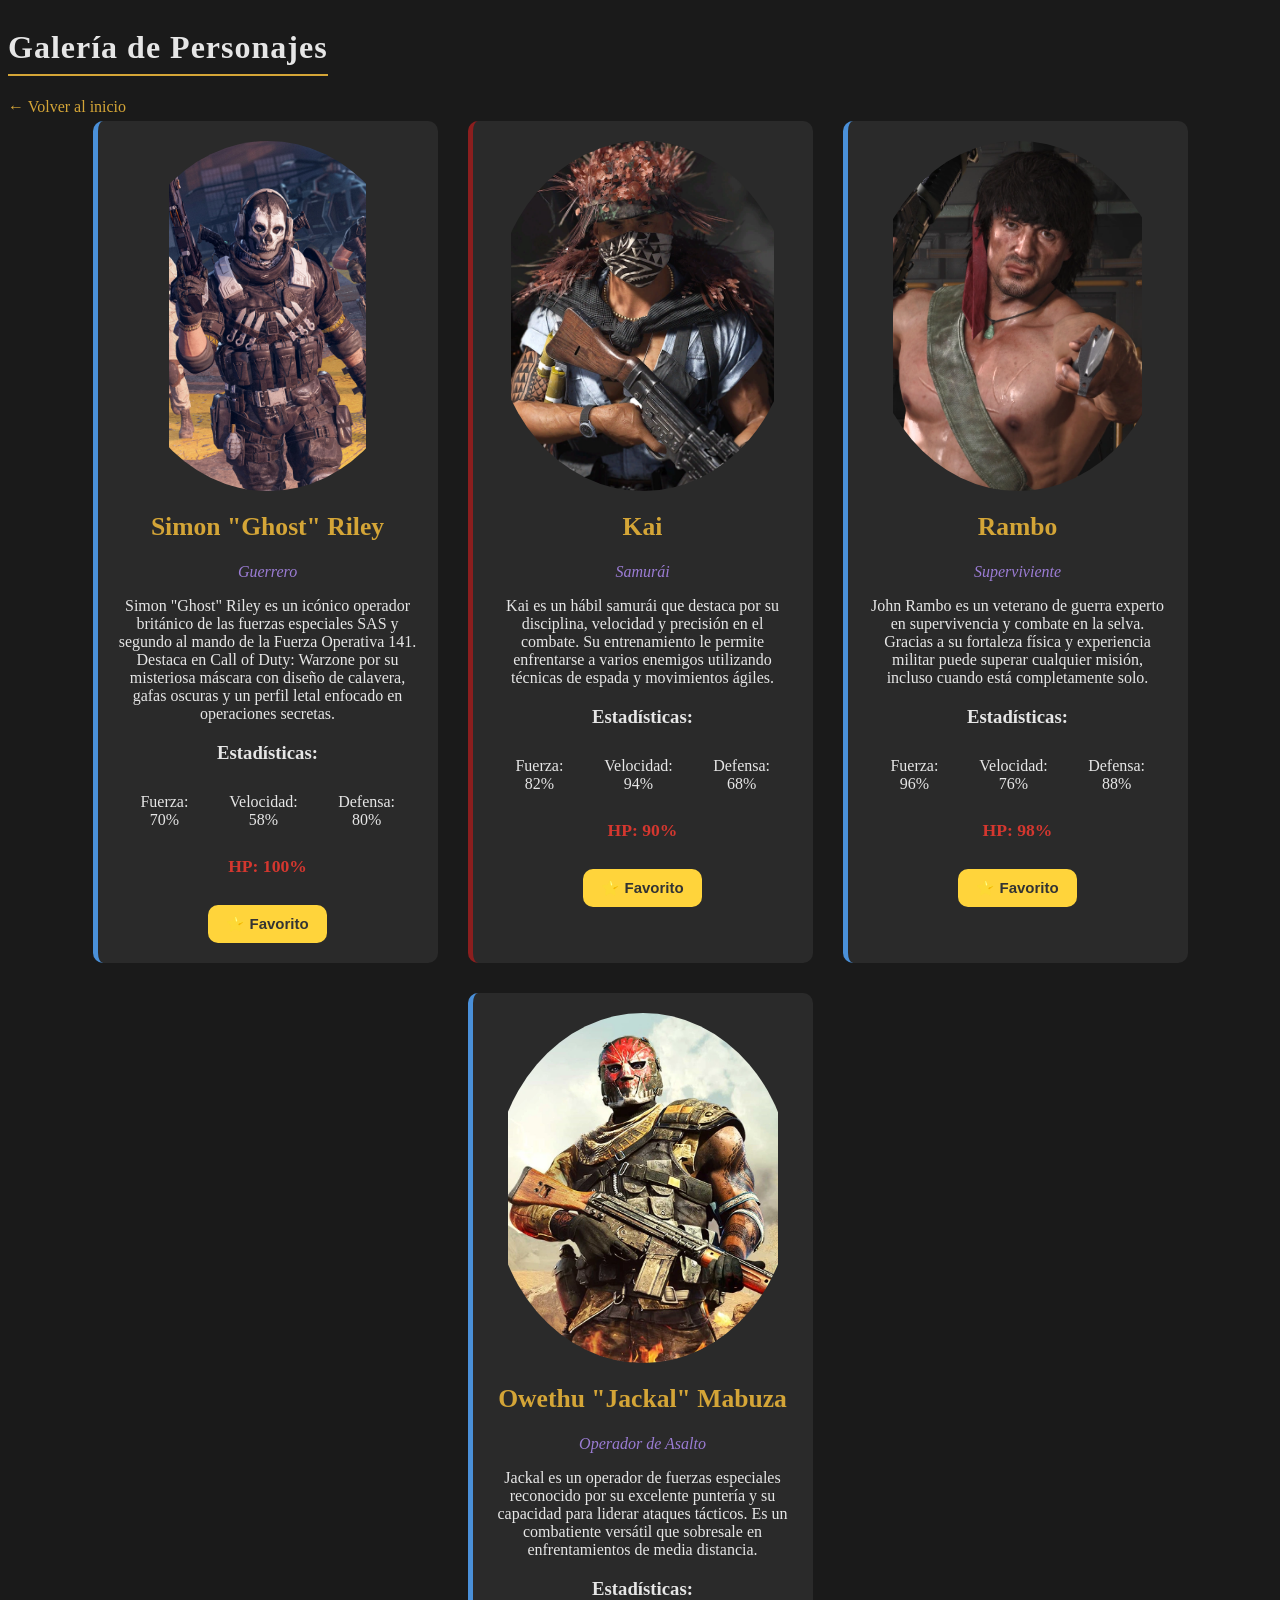
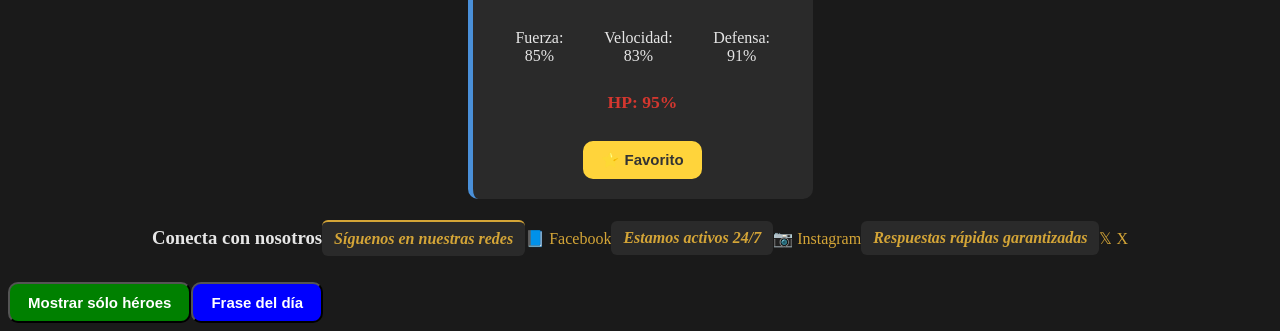
==== personajes.html @ ab360b48 "Prueba" ====
<!DOCTYPE html>
<html lang="es">

<head>
    <meta charset="UTF-8">
    <meta name="viewport" content="width=device-width, initial-scale=1.0">
    <link rel="stylesheet" href="estilos.css">
    <title>Personajes</title>
</head>

<body>

    <h1 id="titulo-galeria">Galería de Personajes</h1>

    <nav>
        <a href="index.html" class=s"inicio">← Volver al inicio</a>
    </nav>

    <div class="galerias">

        <!-- Ghost -->
        <article class="ficha"  data-tipo="heroe">

            <img class="imagen" src="img/i1.jpg" alt="Simon Ghost Riley">

            <h2 class="nombre">
                Simon "Ghost" Riley
            </h2>

            <p class="clase">Guerrero</p>

            <p>
                Simon "Ghost" Riley es un icónico operador británico de las fuerzas especiales SAS y segundo
                al mando de la Fuerza Operativa 141. Destaca en Call of Duty: Warzone por su misteriosa máscara con
                diseño de calavera, gafas oscuras y un perfil letal enfocado en operaciones secretas.
            </p>

            <h3>Estadísticas:</h3>

            <ul class="stats">
                <li>Fuerza: 70%</li>
                <li>Velocidad: 58%</li>
                <li>Defensa: 80%</li>
            </ul>

            <p class="vida">HP: 100%</p>

        </article>

        <!-- Kai -->
        <article class="ficha" data-tipo="villano">

            <img class="imagen" src="img/i2.webp" alt="Kai">

            <h2 class="nombre">
                Kai
            </h2>

            <p class="clase">Samurái</p>

            <p>
                Kai es un hábil samurái que destaca por su disciplina, velocidad y precisión en el combate.
                Su entrenamiento le permite enfrentarse a varios enemigos utilizando técnicas de espada y
                movimientos ágiles.
            </p>

            <h3>Estadísticas:</h3>

            <ul class="stats">
                <li>Fuerza: 82%</li>
                <li>Velocidad: 94%</li>
                <li>Defensa: 68%</li>
            </ul>

            <p class="vida">HP: 90%</p>

        </article>

        <!-- Rambo -->
        <article class="ficha" data-tipo="heroe">

            <img class="imagen" src="img/i3.webp" alt="Rambo">

            <h2 class="nombre">
                Rambo
            </h2>

            <p class="clase">Superviviente</p>

            <p>
                John Rambo es un veterano de guerra experto en supervivencia y combate en la selva.
                Gracias a su fortaleza física y experiencia militar puede superar cualquier misión,
                incluso cuando está completamente solo.
            </p>

            <h3>Estadísticas:</h3>

            <ul class="stats">
                <li>Fuerza: 96%</li>
                <li>Velocidad: 76%</li>
                <li>Defensa: 88%</li>
            </ul>

            <p class="vida">HP: 98%</p>

        </article>

        <!-- Jackal -->
        <article class="ficha" data-tipo="heroe">

            <img class="imagen" src="img/i4.webp" alt="Owethu Jackal Mabuza">

            <h2 class="nombre">
                Owethu "Jackal" Mabuza
            </h2>

            <p class="clase">Operador de Asalto</p>

            <p>
                Jackal es un operador de fuerzas especiales reconocido por su excelente puntería y su
                capacidad para liderar ataques tácticos. Es un combatiente versátil que sobresale en
                enfrentamientos de media distancia.
            </p>

            <h3>Estadísticas:</h3>

            <ul class="stats">
                <li>Fuerza: 85%</li>
                <li>Velocidad: 83%</li>
                <li>Defensa: 91%</li>
            </ul>

            <p class="vida">HP: 95%</p>

        </article>

    </div>

    <div class="redes-pagina">
        <h3>Conecta con nosotros</h3>
        <p>Síguenos en nuestras redes</p>
        <a href="#">📘 Facebook</a>
        <p>Estamos activos 24/7</p>
        <a href="#">📷 Instagram</a>
        <p>Respuestas rápidas garantizadas</p>
        <a href="#">𝕏 X</a>

    </div>
    <script src="script.js"></script>
</body>

</html>
---- estilos.css ----
body {
  background-color: #1a1a1a;
  color: #e6e6e6;
  font-family: Georgia, 'Times New Roman', serif;
  
}
.ficha {
  background-color: #2a2a2a;
  padding: 20px;
  border-radius: 10px;
  width: 300px;
  margin: 5px;
  text-align: center ;
}

.galerias{
    display: flex;
    flex-wrap: wrap;
    justify-content: center;
    gap: 20px;
}

.nombre {
  color: #d4a537;
  font-size: 1.6rem;   
  font-weight: bold;
}

.clase {
  color: #9b7cd4;
  font-style: italic;
}

.stats {
  list-style: none;
  padding: 10px;
  display: flex;
  gap: 16px;
  justify-content: space-between;
 /*display: grid;
  grid-template-columns: repeat(3, 1fr);*/

}

.vida {
  color: #d4372f;
  font-weight: bold;
  font-size: 1.1rem;
  
}
.imagen{
    width: 100%;
    height: 350px;
    object-fit: contain;
    display: block;
    margin: 0 auto;
    border-radius: 8px;
}


a {
  color: #d4a537;
  text-decoration: none;
}

a:hover {
  color: #f0c25e;
  text-decoration: underline;
}

[data-tipo="heroe"] {
  border-left: 5px solid #4a90d9;
}

[data-tipo="villano"] {
  border-left: 5px solid #8b1e1e;
}

#titulo-galeria {
  letter-spacing: 1px;
  border-bottom: 2px solid #d4a537;
  padding-bottom: 8px;
  display: inline-block;
}

.redes-pagina{
  display: flex;
  justify-content: center;
  align-items: center;
}
/*El combinador descendiente (espacio) no le importa cuántos niveles hay en el medio — siempre encuentra <p> dentro del contenedor"*/
.redes-pagina p{
    font-style: italic;

}

/*El combinador hijo directo (>) solo aplica cuando el elemento objetivo es hijo inmediato. Si hay otro contenedor en el medio, no funciona*/
.redes-pagina > p {
     background-color: #2a2a2a;
     padding: 8px 12px;
     border-radius: 6px;
   }

  /*El combinador hermano adyacente (+) solo aplica cuando dos elementos están al mismo nivel y pegados, sin nada entre ellos. Si mueves algo, deja de funcionar.*/
h3+p {
  margin-top: 16px;
  border-top: 2px solid #d4a537;
  padding-top: 12px;
}
/*El combinador hermano general (~) aplica a todos los elementos del tipo especificado que vengan después, al mismo nivel, sin importar si están pegados o no. Es como +, pero más permisivo*/
h3~p {
  color: #d4a537;
  font-weight: bold;
}

.resaltado {
    border: 3px solid gold;
}

.borde-redondeado{
  border-radius: 50%;
}

.boton-favorito {
    background-color: #ffd43b;
    color: #333;
    border: none;
    border-radius: 10px;
    padding: 10px 18px;
    font-size: 15px;
    font-weight: bold;
    cursor: pointer;
    margin-top: 10px;
}
.boton-frase{
    background-color: blue;
    color:white;
    border-radius: 10px;
    padding: 10px 18px;
    font-size: 15px;
    font-weight: bold;
    cursor: pointer;
    margin-top: 10px;
}

.boton-personajes{
    background-color:green;
    color:white;
    border-radius: 10px;
    padding: 10px 18px;
    font-size: 15px;
    font-weight: bold;
    cursor: pointer;
    margin-top: 10px;
}
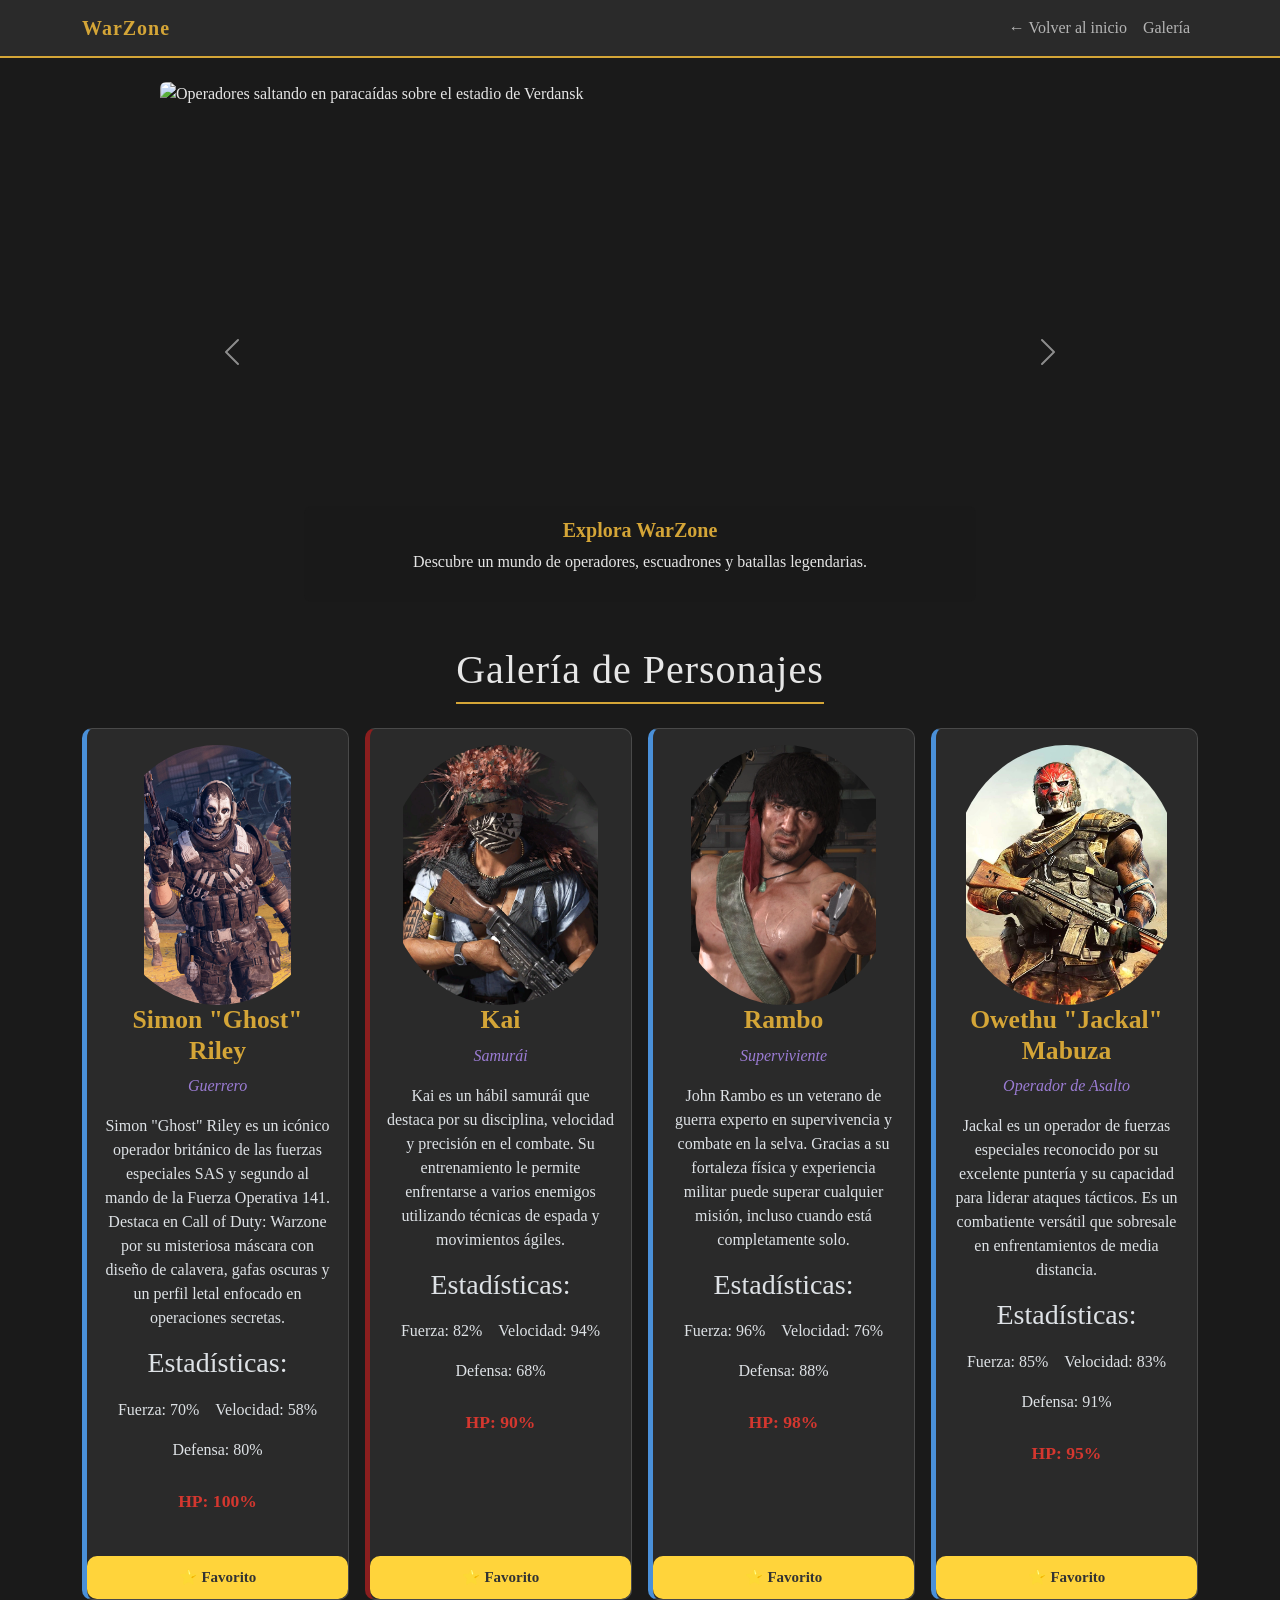
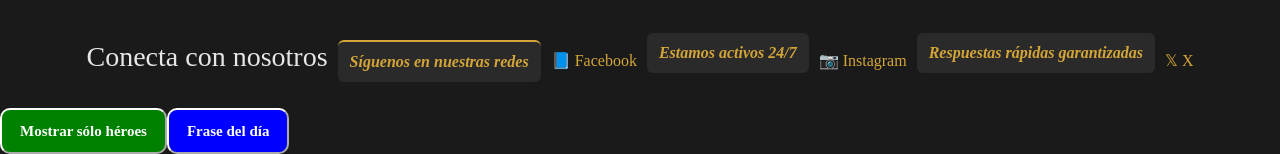
==== commit 5584085e: "se añadio el carrusel  y se modifico la clase galerias" ====
--- a/personajes.html
+++ b/personajes.html
@@ -1,152 +1,240 @@
 <!DOCTYPE html>
-<html lang="es">
+<html lang="es" data-bs-theme="dark">
 
 <head>
     <meta charset="UTF-8">
     <meta name="viewport" content="width=device-width, initial-scale=1.0">
+
+    <link rel="stylesheet" href="https://cdn.jsdelivr.net/npm/bootstrap@5.3.3/dist/css/bootstrap.min.css">
     <link rel="stylesheet" href="estilos.css">
+
     <title>Personajes</title>
 </head>
 
 <body>
 
-    <h1 id="titulo-galeria">Galería de Personajes</h1>
-
-    <nav>
-        <a href="index.html" class=s"inicio">← Volver al inicio</a>
+    <nav class="navbar navbar-expand-lg navbar-warzone">
+        <div class="container">
+            <a class="navbar-brand" href="index.html">WarZone</a>
+            <button class="navbar-toggler" type="button" data-bs-toggle="collapse" data-bs-target="#menuPrincipal"
+                aria-controls="menuPrincipal" aria-expanded="false" aria-label="Abrir menú">
+                <span class="navbar-toggler-icon"></span>
+            </button>
+            <div class="collapse navbar-collapse" id="menuPrincipal">
+                <ul class="navbar-nav ms-auto">
+                    <li class="nav-item">
+                        <a class="nav-link inicio" href="index.html">← Volver al inicio</a>
+                    </li>
+                    <li class="nav-item">
+                        <a class="nav-link" href="#titulo-galeria">Galería</a>
+                    </li>
+                </ul>
+            </div>
+        </div>
     </nav>
 
-    <div class="galerias">
-
-        <!-- Ghost -->
-        <article class="ficha"  data-tipo="heroe">
-
-            <img class="imagen" src="img/i1.jpg" alt="Simon Ghost Riley">
-
-            <h2 class="nombre">
-                Simon "Ghost" Riley
-            </h2>
-
-            <p class="clase">Guerrero</p>
-
-            <p>
-                Simon "Ghost" Riley es un icónico operador británico de las fuerzas especiales SAS y segundo
-                al mando de la Fuerza Operativa 141. Destaca en Call of Duty: Warzone por su misteriosa máscara con
-                diseño de calavera, gafas oscuras y un perfil letal enfocado en operaciones secretas.
-            </p>
-
-            <h3>Estadísticas:</h3>
-
-            <ul class="stats">
-                <li>Fuerza: 70%</li>
-                <li>Velocidad: 58%</li>
-                <li>Defensa: 80%</li>
-            </ul>
-
-            <p class="vida">HP: 100%</p>
-
-        </article>
-
-        <!-- Kai -->
-        <article class="ficha" data-tipo="villano">
-
-            <img class="imagen" src="img/i2.webp" alt="Kai">
-
-            <h2 class="nombre">
-                Kai
-            </h2>
-
-            <p class="clase">Samurái</p>
-
-            <p>
-                Kai es un hábil samurái que destaca por su disciplina, velocidad y precisión en el combate.
-                Su entrenamiento le permite enfrentarse a varios enemigos utilizando técnicas de espada y
-                movimientos ágiles.
-            </p>
-
-            <h3>Estadísticas:</h3>
-
-            <ul class="stats">
-                <li>Fuerza: 82%</li>
-                <li>Velocidad: 94%</li>
-                <li>Defensa: 68%</li>
-            </ul>
-
-            <p class="vida">HP: 90%</p>
-
-        </article>
-
-        <!-- Rambo -->
-        <article class="ficha" data-tipo="heroe">
-
-            <img class="imagen" src="img/i3.webp" alt="Rambo">
-
-            <h2 class="nombre">
-                Rambo
-            </h2>
-
-            <p class="clase">Superviviente</p>
-
-            <p>
-                John Rambo es un veterano de guerra experto en supervivencia y combate en la selva.
-                Gracias a su fortaleza física y experiencia militar puede superar cualquier misión,
-                incluso cuando está completamente solo.
-            </p>
-
-            <h3>Estadísticas:</h3>
-
-            <ul class="stats">
-                <li>Fuerza: 96%</li>
-                <li>Velocidad: 76%</li>
-                <li>Defensa: 88%</li>
-            </ul>
-
-            <p class="vida">HP: 98%</p>
-
-        </article>
-
-        <!-- Jackal -->
-        <article class="ficha" data-tipo="heroe">
-
-            <img class="imagen" src="img/i4.webp" alt="Owethu Jackal Mabuza">
-
-            <h2 class="nombre">
-                Owethu "Jackal" Mabuza
-            </h2>
-
-            <p class="clase">Operador de Asalto</p>
-
-            <p>
-                Jackal es un operador de fuerzas especiales reconocido por su excelente puntería y su
-                capacidad para liderar ataques tácticos. Es un combatiente versátil que sobresale en
-                enfrentamientos de media distancia.
-            </p>
-
-            <h3>Estadísticas:</h3>
-
-            <ul class="stats">
-                <li>Fuerza: 85%</li>
-                <li>Velocidad: 83%</li>
-                <li>Defensa: 91%</li>
-            </ul>
-
-            <p class="vida">HP: 95%</p>
-
-        </article>
-
+    <div class="container my-4">
+        <div id="carruselWarzone" class="carousel slide carrusel-warzone" data-bs-ride="carousel">
+
+            <div class="carousel-inner rounded">
+
+                <div class="carousel-item active">
+                    <img src="img/Carrusel1.jpg" class="d-block w-100 img-carrusel"
+                        alt="Operadores saltando en paracaídas sobre el estadio de Verdansk">
+                    <div class="carousel-caption">
+                        <h5>Explora WarZone</h5>
+                        <p>Descubre un mundo de operadores, escuadrones y batallas legendarias.</p>
+                    </div>
+                </div>
+
+                <div class="carousel-item">
+                    <img src="img/Carrusel2.avif" class="d-block w-100 img-carrusel"
+                        alt="Operador listo para entrar en combate">
+                    <div class="carousel-caption">
+                        <h5>Forja tu leyenda</h5>
+                        <p>Elige tu personaje y comienza tu propia partida.</p>
+                    </div>
+                </div>
+
+                <div class="carousel-item">
+                    <img src="img/Carrusel3.jpg" class="d-block w-100 img-carrusel"
+                        alt="Escuadrón de tres operadores avanzando juntos">
+                    <div class="carousel-caption">
+                        <h5>Comparte la aventura</h5>
+                        <p>Juega, diviértete y encuentra aliados en el camino.</p>
+                    </div>
+                </div>
+
+            </div>
+
+            <button class="carousel-control-prev" type="button" data-bs-target="#carruselWarzone" data-bs-slide="prev">
+                <span class="carousel-control-prev-icon" aria-hidden="true"></span>
+                <span class="visually-hidden">Anterior</span>
+            </button>
+            <button class="carousel-control-next" type="button" data-bs-target="#carruselWarzone" data-bs-slide="next">
+                <span class="carousel-control-next-icon" aria-hidden="true"></span>
+                <span class="visually-hidden">Siguiente</span>
+            </button>
+
+        </div>
     </div>
 
-    <div class="redes-pagina">
-        <h3>Conecta con nosotros</h3>
-        <p>Síguenos en nuestras redes</p>
-        <a href="#">📘 Facebook</a>
-        <p>Estamos activos 24/7</p>
-        <a href="#">📷 Instagram</a>
-        <p>Respuestas rápidas garantizadas</p>
-        <a href="#">𝕏 X</a>
+    <div class="container">
+
+        <h1 id="titulo-galeria" class="text-center">Galería de Personajes</h1>
+
+        <div class="galerias row g-3">
+
+            <!-- Ghost -->
+            <div class="col-12 col-md-6 col-lg-3">
+                <article class="ficha card h-100" data-tipo="heroe">
+                    <div class="card-body">
+
+                        <img class="imagen" src="img/i1.jpg" alt="Simon Ghost Riley">
+
+                        <h2 class="nombre">
+                            Simon "Ghost" Riley
+                        </h2>
+
+                        <p class="clase">Guerrero</p>
+
+                        <p>
+                            Simon "Ghost" Riley es un icónico operador británico de las fuerzas especiales SAS y segundo
+                            al mando de la Fuerza Operativa 141. Destaca en Call of Duty: Warzone por su misteriosa máscara con
+                            diseño de calavera, gafas oscuras y un perfil letal enfocado en operaciones secretas.
+                        </p>
+
+                        <h3>Estadísticas:</h3>
+
+                        <ul class="stats">
+                            <li>Fuerza: 70%</li>
+                            <li>Velocidad: 58%</li>
+                            <li>Defensa: 80%</li>
+                        </ul>
+
+                        <p class="vida">HP: 100%</p>
+
+                    </div>
+                </article>
+            </div>
+
+            <!-- Kai -->
+            <div class="col-12 col-md-6 col-lg-3">
+                <article class="ficha card h-100" data-tipo="villano">
+                    <div class="card-body">
+
+                        <img class="imagen" src="img/i2.webp" alt="Kai">
+
+                        <h2 class="nombre">
+                            Kai
+                        </h2>
+
+                        <p class="clase">Samurái</p>
+
+                        <p>
+                            Kai es un hábil samurái que destaca por su disciplina, velocidad y precisión en el combate.
+                            Su entrenamiento le permite enfrentarse a varios enemigos utilizando técnicas de espada y
+                            movimientos ágiles.
+                        </p>
+
+                        <h3>Estadísticas:</h3>
+
+                        <ul class="stats">
+                            <li>Fuerza: 82%</li>
+                            <li>Velocidad: 94%</li>
+                            <li>Defensa: 68%</li>
+                        </ul>
+
+                        <p class="vida">HP: 90%</p>
+
+                    </div>
+                </article>
+            </div>
+
+            <!-- Rambo -->
+            <div class="col-12 col-md-6 col-lg-3">
+                <article class="ficha card h-100" data-tipo="heroe">
+                    <div class="card-body">
+
+                        <img class="imagen" src="img/i3.webp" alt="Rambo">
+
+                        <h2 class="nombre">
+                            Rambo
+                        </h2>
+
+                        <p class="clase">Superviviente</p>
+
+                        <p>
+                            John Rambo es un veterano de guerra experto en supervivencia y combate en la selva.
+                            Gracias a su fortaleza física y experiencia militar puede superar cualquier misión,
+                            incluso cuando está completamente solo.
+                        </p>
+
+                        <h3>Estadísticas:</h3>
+
+                        <ul class="stats">
+                            <li>Fuerza: 96%</li>
+                            <li>Velocidad: 76%</li>
+                            <li>Defensa: 88%</li>
+                        </ul>
+
+                        <p class="vida">HP: 98%</p>
+
+                    </div>
+                </article>
+            </div>
+
+            <!-- Jackal -->
+            <div class="col-12 col-md-6 col-lg-3">
+                <article class="ficha card h-100" data-tipo="heroe">
+                    <div class="card-body">
+
+                        <img class="imagen" src="img/i4.webp" alt="Owethu Jackal Mabuza">
+
+                        <h2 class="nombre">
+                            Owethu "Jackal" Mabuza
+                        </h2>
+
+                        <p class="clase">Operador de Asalto</p>
+
+                        <p>
+                            Jackal es un operador de fuerzas especiales reconocido por su excelente puntería y su
+                            capacidad para liderar ataques tácticos. Es un combatiente versátil que sobresale en
+                            enfrentamientos de media distancia.
+                        </p>
+
+                        <h3>Estadísticas:</h3>
+
+                        <ul class="stats">
+                            <li>Fuerza: 85%</li>
+                            <li>Velocidad: 83%</li>
+                            <li>Defensa: 91%</li>
+                        </ul>
+
+                        <p class="vida">HP: 95%</p>
+
+                    </div>
+                </article>
+            </div>
+
+        </div>
+
+        <div id="zona-controles" class="text-center my-4"></div>
+
+        <div class="redes-pagina">
+            <h3>Conecta con nosotros</h3>
+            <p>Síguenos en nuestras redes</p>
+            <a href="#">📘 Facebook</a>
+            <p>Estamos activos 24/7</p>
+            <a href="#">📷 Instagram</a>
+            <p>Respuestas rápidas garantizadas</p>
+            <a href="#">𝕏 X</a>
+        </div>
 
     </div>
+
+    <script src="https://cdn.jsdelivr.net/npm/bootstrap@5.3.3/dist/js/bootstrap.bundle.min.js"></script>
     <script src="script.js"></script>
 </body>
 
-</html>+</html>
